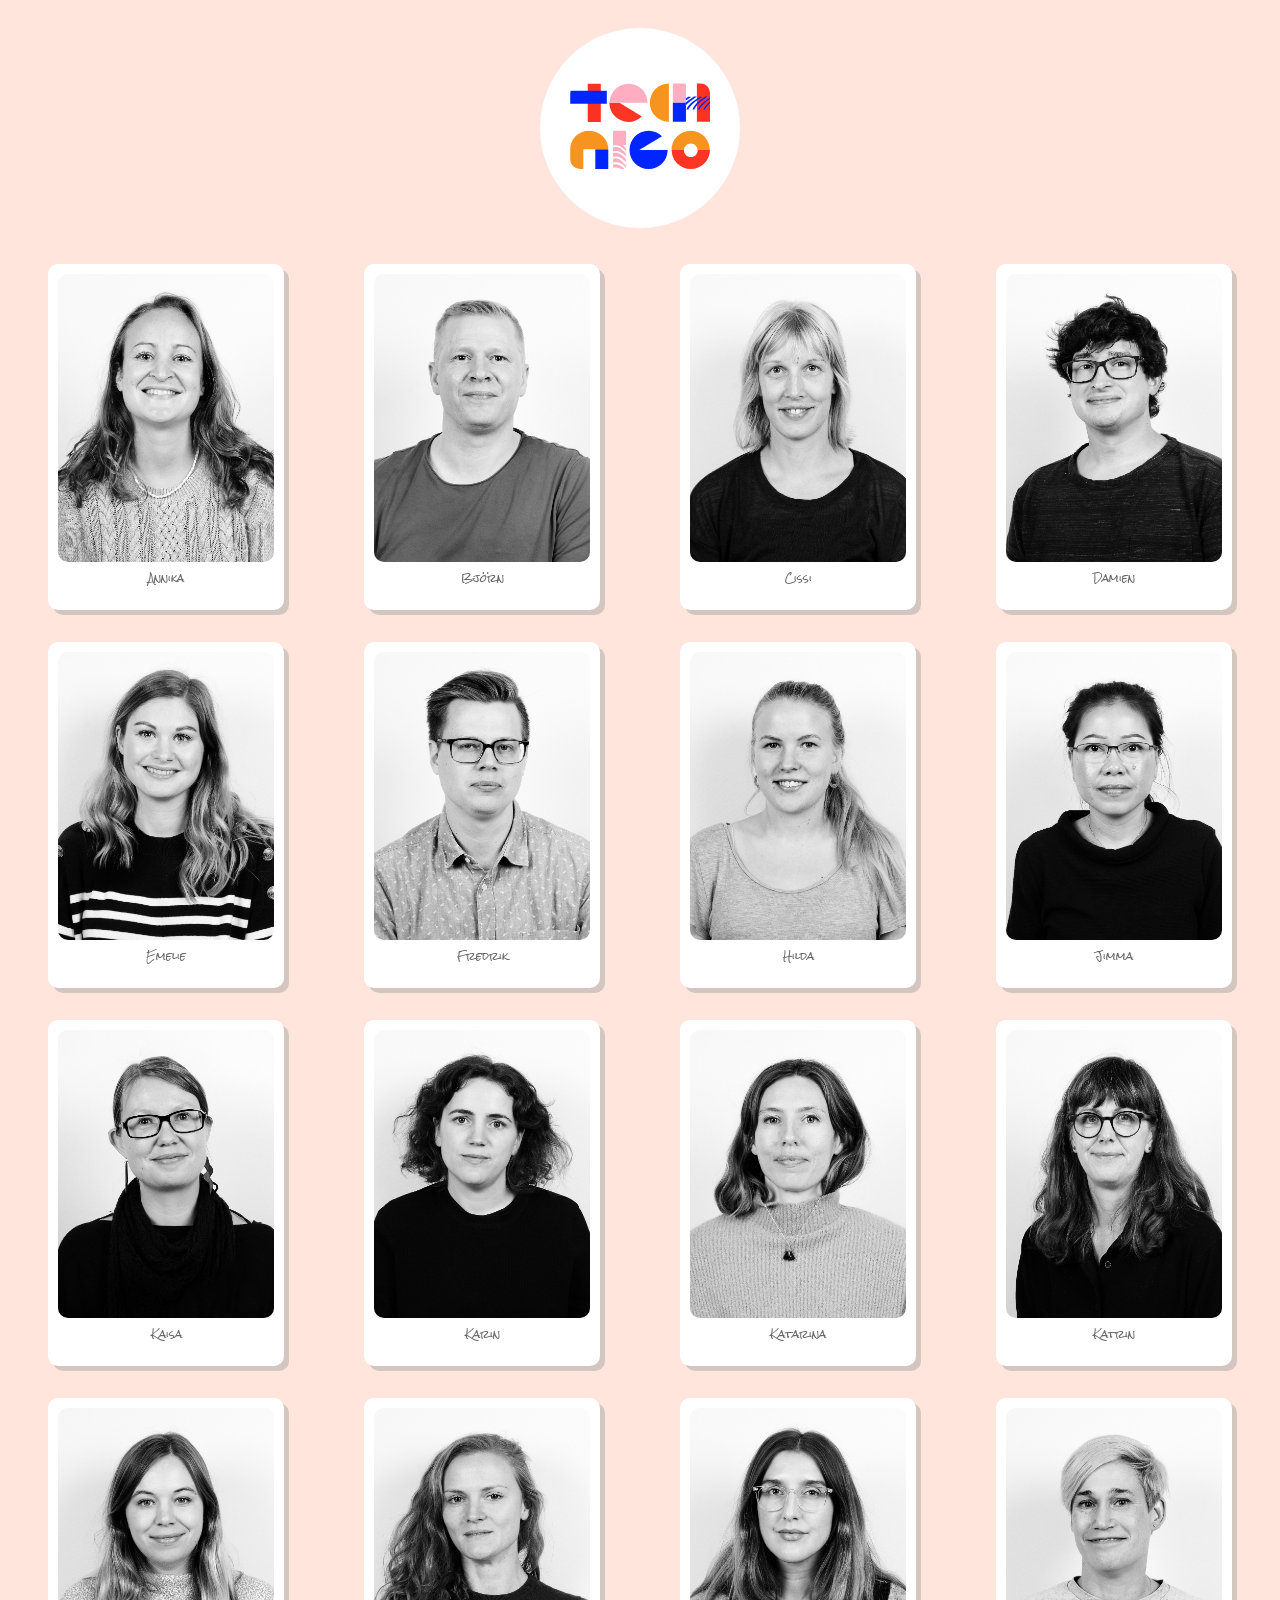
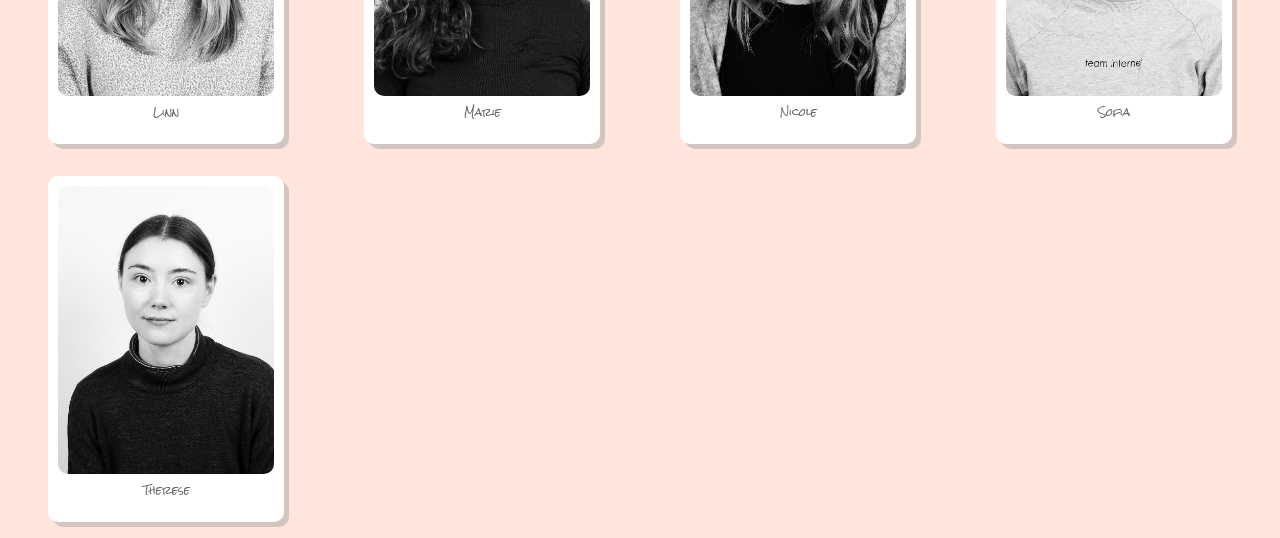
==== starter-code/index.html @ 4ec296a6 "Added from yearbook" ====
<!DOCTYPE html>
<html>
  <head>
    <meta charset="utf-8" />
    <title>Sprint 1: Yearbook Assignment</title>
    <link rel="stylesheet" href="./style.css">
    <link href="https://fonts.googleapis.com/css?family=Rock+Salt"
    rel="stylesheet">
  </head>
  <body>

    <header>
      <div class="logo">
        <img src="./logo.svg" alt="Technigo" />
      </div>
    </header>

  <section class="yearbook">
    <div class="card-column">
      <div class="card">
        <figure>
          <img src="images/annika.jpg" alt="Annika">
          <figcaption>Annika</figcaption>
        </figure>
      </div>
    </div>

    <div class="card-column">
      <div class="card">
        <figure>
          <img src="images/bjorn.jpg" alt="Bjorn">
          <figcaption>Björn</figcaption>
        </figure>
      </div>
    </div>

    <div class="card-column">
      <div class="card">
        <figure>
          <img src="images/cissi.jpg" alt="Cissi">
          <figcaption>Cissi</figcaption>
        </figure>
      </div>
    </div>

    <div class="card-column">
      <div class="card">
        <figure>
          <img src="images/damien.jpg" alt="Damien">
          <figcaption>Damien</figcaption>
        </figure>
      </div>
    </div>

    <div class="card-column">
      <div class="card">
        <figure>
          <img src="images/emelie.jpg" alt="Emelie">
          <figcaption>Emelie</figcaption>
        </figure>
      </div>
    </div>

    <div class="card-column">
      <div class="card">
        <figure>
          <img src="images/fredrik.jpg" alt="Fredrik">
          <figcaption>Fredrik</figcaption>
        </figure>
      </div>
    </div>

    <div class="card-column">
      <div class="card">
        <figure>
          <img src="images/hilda.jpg" alt="Hilda">
          <figcaption>Hilda</figcaption>
        </figure>
      </div>
    </div>

    <div class="card-column">
      <div class="card">
        <figure>
          <img src="images/jimma.jpg" alt="Jimma">
          <figcaption>Jimma</figcaption>
        </figure>
      </div>
    </div>

    <div class="card-column">
      <div class="card">
        <figure>
          <img src="images/kaisa.jpg" alt="Kaisa">
          <figcaption>Kaisa</figcaption>
        </figure>
      </div>
    </div>

    <div class="card-column">
      <div class="card">
        <figure>
          <img src="images/karin.jpg" alt="Karin">
          <figcaption>Karin</figcaption>
        </figure>
      </div>
    </div>

    <div class="card-column">
      <div class="card">
        <figure>
          <img src="images/katarina.jpg" alt="Katarina">
          <figcaption>Katarina</figcaption>
        </figure>
      </div>
    </div>

    <div class="card-column">
      <div class="card">
        <figure>
          <img src="images/katrin.jpg" alt="Katrin">
          <figcaption>Katrin</figcaption>
        </figure>
      </div>
    </div>

    <div class="card-column">
      <div class="card">
        <figure>
          <img src="images/linn.jpg" alt="Linn">
          <figcaption>Linn</figcaption>
        </figure>
      </div>
    </div>

    <div class="card-column">
      <div class="card">
        <figure>
          <img src="images/marie.jpg" alt="Marie">
          <figcaption>Marie</figcaption>
        </figure>
      </div>
    </div>

    <div class="card-column">
      <div class="card">
        <figure>
          <img src="images/nicole.jpg" alt="Nicole">
          <figcaption>Nicole</figcaption>
        </figure>
      </div>
    </div>


    <div class="card-column">
      <div class="card">
          <figure>
            <img src="images/sofia.jpg" alt="Sofia">
            <figcaption>Sofia</figcaption>
          </figure>
        </div>
      </div>

      <div class="card-column">
        <div class="card">
          <figure>
            <img src="images/therese.jpg" alt="Therese">
            <figcaption>Therese</figcaption>
          </figure>
        </div>
      </div>
    </section>

  </body>
</html>
---- starter-code/style.css ----
* {
  box-sizing: border-box;
}

html {
  background: #FFE5DC;
  color: #fff;
  margin: 0;
  padding: 0;
}

header {
  padding: 20px;
  text-align: center;
}

.logo {
  text-align: center;
  display: inline-block;
  width: 200px;
  height: 200px;
  border-radius: 100%;
  background: #fff;
}

.logo img {
  width: 140px;
  margin-top: 55px;
}

.yearbook {
  width: 100%;
}

.card-column {
  width: 100%;
}

.card {
  width: 25%;
  float: left;
}

figure {
  float: left;
  padding: 10px 10px 20px 10px;
  background-color: white;
  border-radius: 10px;
  box-shadow: 5px 5px rgba(168, 168, 168, 0.5);
}

img {
  width: 100%;
  border-radius: 10px;
}

figcaption {
  font-family: Rock Salt, cursive;
  color: #696969;
  text-align: center;
  font-size: 60%;
}
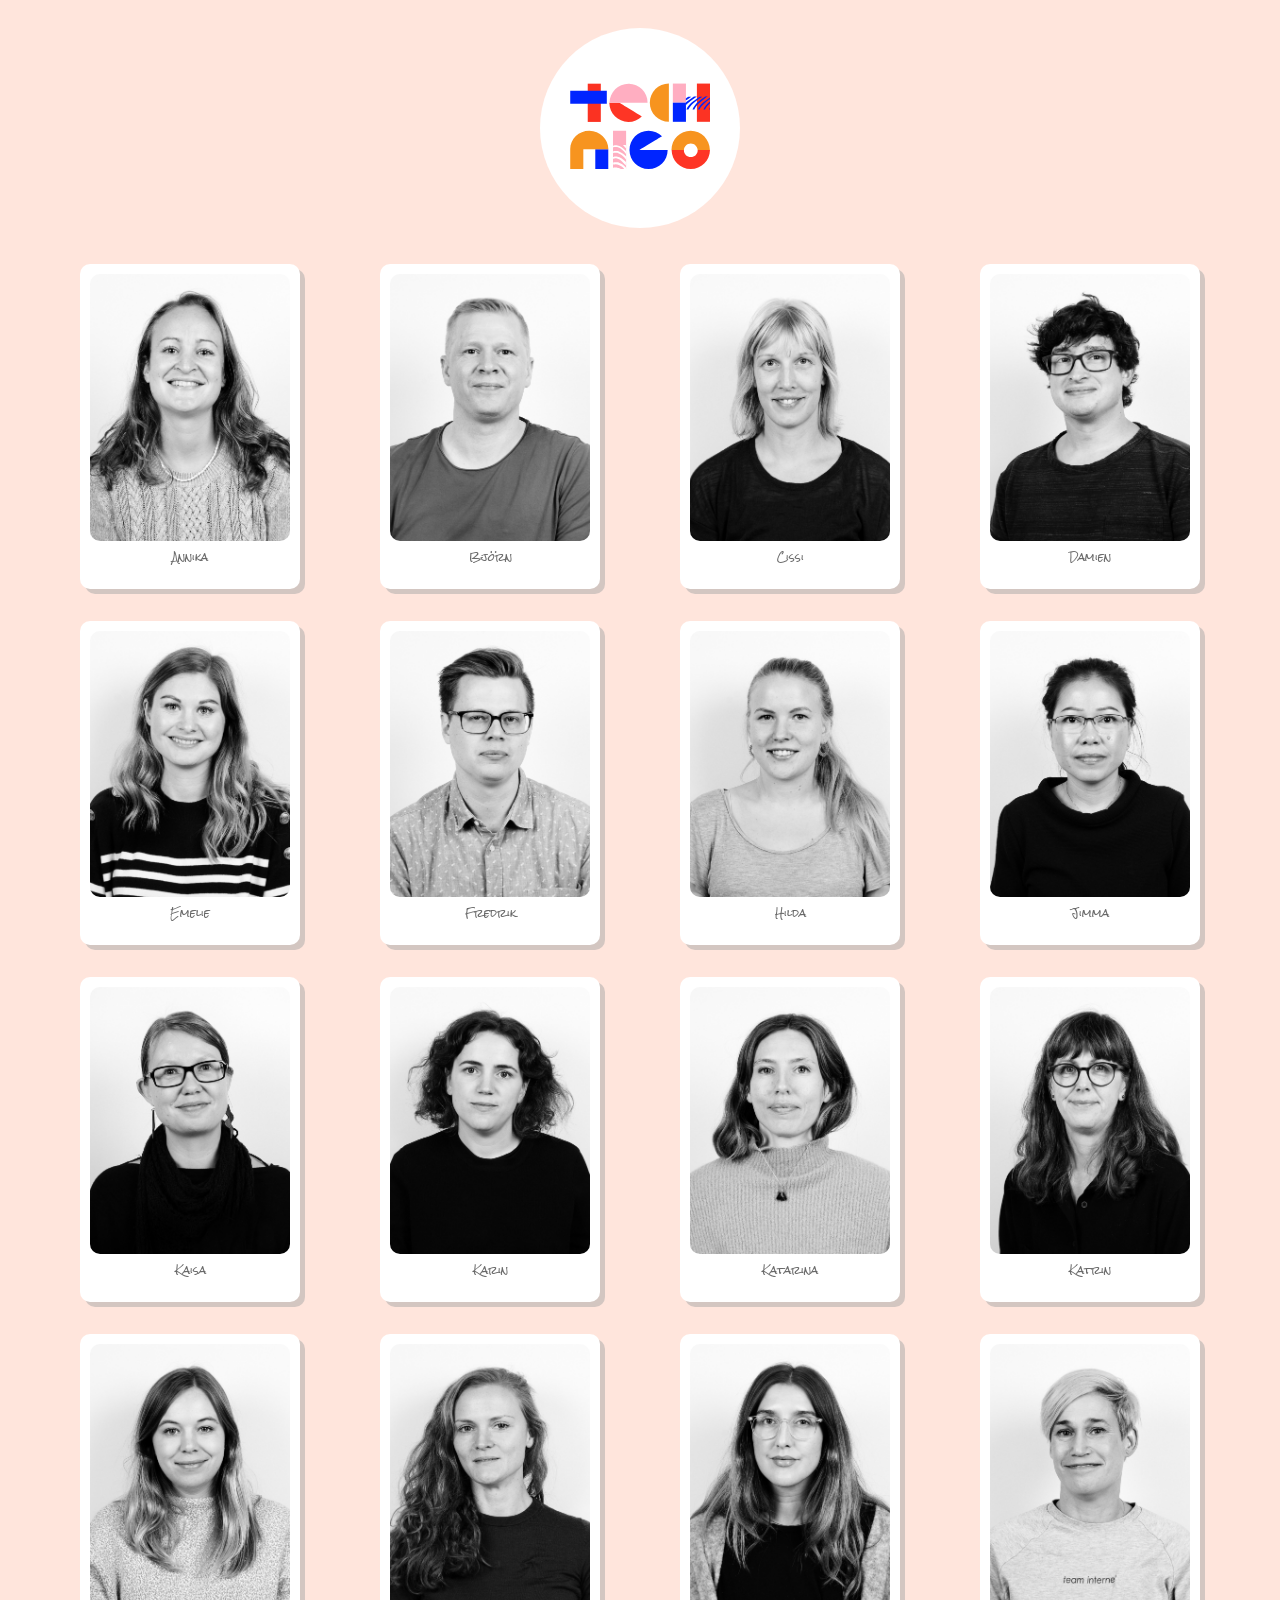
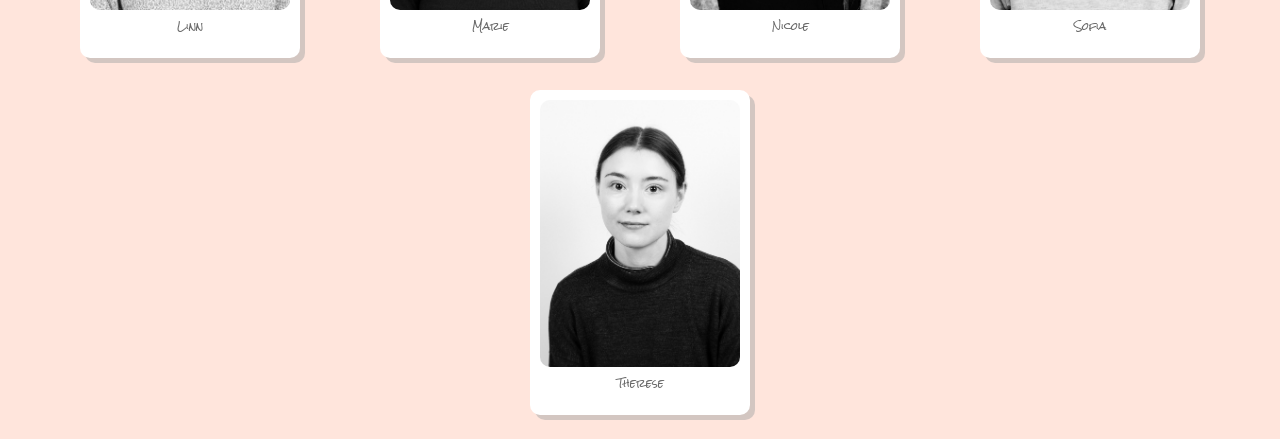
==== commit 45e63e72: "Flexbox added and responsive" ====
--- a/starter-code/index.html
+++ b/starter-code/index.html
@@ -2,6 +2,7 @@
 <html>
   <head>
     <meta charset="utf-8" />
+    <meta name="viewport" content="width=device-width">
     <title>Sprint 1: Yearbook Assignment</title>
     <link rel="stylesheet" href="./style.css">
     <link href="https://fonts.googleapis.com/css?family=Rock+Salt"
--- a/starter-code/style.css
+++ b/starter-code/style.css
@@ -1,7 +1,3 @@
-* {
-  box-sizing: border-box;
-}
-
 html {
   background: #FFE5DC;
   color: #fff;
@@ -29,28 +25,24 @@
 }
 
 .yearbook {
+  display: flex;
+  display: -webkit-box; /* OLD - iOS 6-, Safari 3.1-6, BB7 */
+  display: -ms-flexbox; /* TWEENER - IE 10 */
+  display: -webkit-flex; /* NEW - Safari 6.1+. iOS 7.1+, BB10 */
   width: 100%;
-}
-
-.card-column {
-  width: 100%;
-}
-
-.card {
-  width: 25%;
-  float: left;
+  justify-content: center;
+  flex-wrap: wrap;
 }
 
 figure {
-  float: left;
   padding: 10px 10px 20px 10px;
   background-color: white;
   border-radius: 10px;
   box-shadow: 5px 5px rgba(168, 168, 168, 0.5);
 }
 
-img {
-  width: 100%;
+.card img {
+  width: 200px;
   border-radius: 10px;
 }
 
@@ -60,3 +52,9 @@
   text-align: center;
   font-size: 60%;
 }
+
+@media (max-width: 500px) {
+  .card img {
+    width: 100%;
+  }
+}
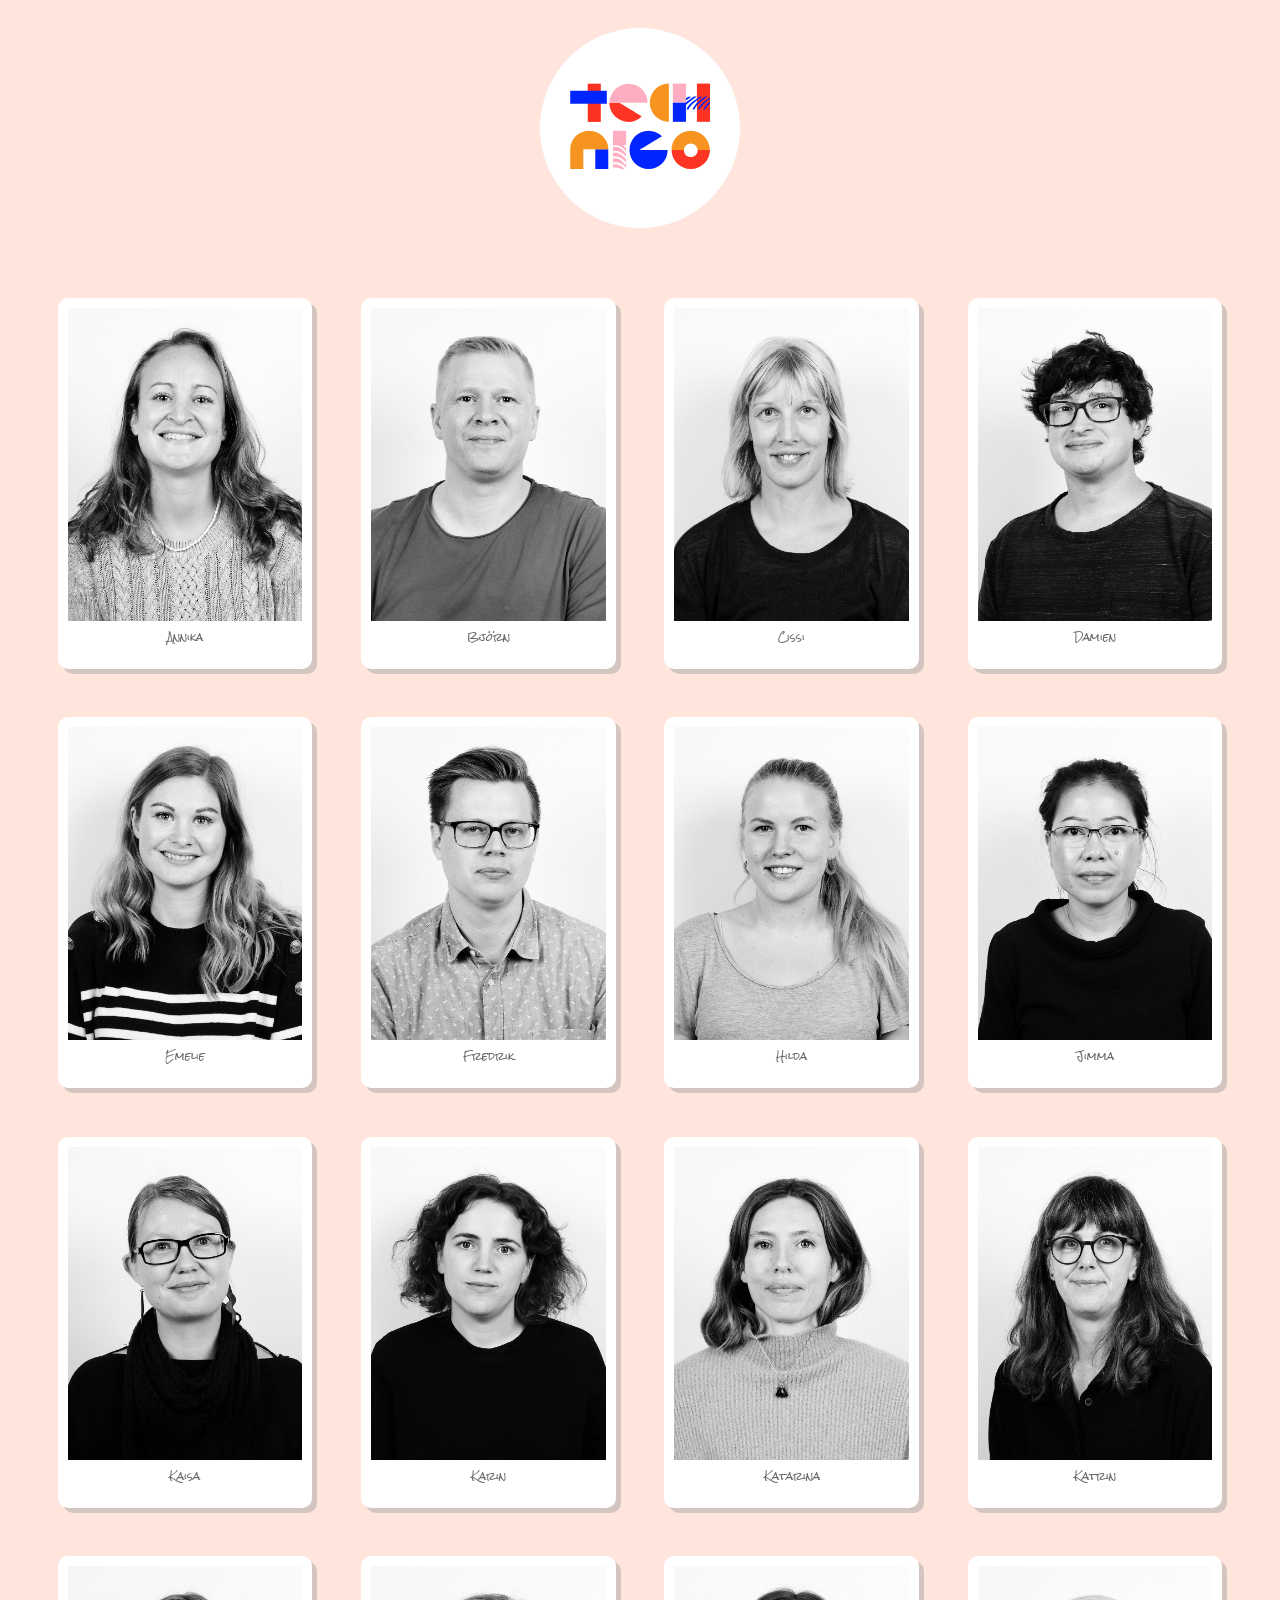
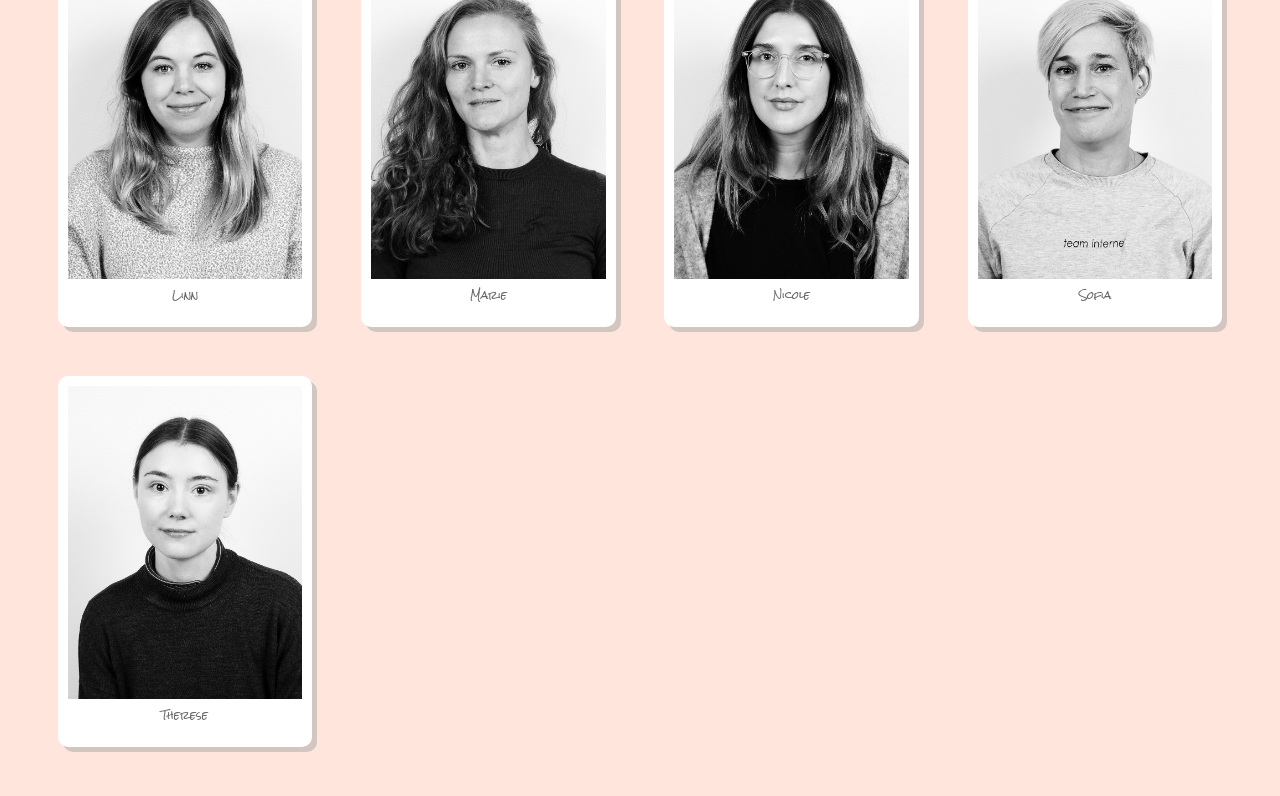
==== commit 9936dae1: "fixes" ====
--- a/starter-code/index.html
+++ b/starter-code/index.html
@@ -16,161 +16,91 @@
       </div>
     </header>
 
-  <section class="yearbook">
-    <div class="card-column">
-      <div class="card">
-        <figure>
+      <section class="yearbook">
+        <figure class="card">
           <img src="images/annika.jpg" alt="Annika">
           <figcaption>Annika</figcaption>
         </figure>
-      </div>
-    </div>
 
-    <div class="card-column">
-      <div class="card">
-        <figure>
+        <figure class="card">
           <img src="images/bjorn.jpg" alt="Bjorn">
           <figcaption>Björn</figcaption>
         </figure>
-      </div>
-    </div>
 
-    <div class="card-column">
-      <div class="card">
-        <figure>
+        <figure class="card">
           <img src="images/cissi.jpg" alt="Cissi">
           <figcaption>Cissi</figcaption>
         </figure>
-      </div>
-    </div>
 
-    <div class="card-column">
-      <div class="card">
-        <figure>
+        <figure class="card">
           <img src="images/damien.jpg" alt="Damien">
           <figcaption>Damien</figcaption>
         </figure>
-      </div>
-    </div>
 
-    <div class="card-column">
-      <div class="card">
-        <figure>
+        <figure class="card">
           <img src="images/emelie.jpg" alt="Emelie">
           <figcaption>Emelie</figcaption>
         </figure>
-      </div>
-    </div>
 
-    <div class="card-column">
-      <div class="card">
-        <figure>
+        <figure class="card">
           <img src="images/fredrik.jpg" alt="Fredrik">
           <figcaption>Fredrik</figcaption>
         </figure>
-      </div>
-    </div>
 
-    <div class="card-column">
-      <div class="card">
-        <figure>
+        <figure class="card">
           <img src="images/hilda.jpg" alt="Hilda">
           <figcaption>Hilda</figcaption>
         </figure>
-      </div>
-    </div>
 
-    <div class="card-column">
-      <div class="card">
-        <figure>
+        <figure class="card">
           <img src="images/jimma.jpg" alt="Jimma">
           <figcaption>Jimma</figcaption>
         </figure>
-      </div>
-    </div>
 
-    <div class="card-column">
-      <div class="card">
-        <figure>
+        <figure class="card">
           <img src="images/kaisa.jpg" alt="Kaisa">
           <figcaption>Kaisa</figcaption>
         </figure>
-      </div>
-    </div>
 
-    <div class="card-column">
-      <div class="card">
-        <figure>
+        <figure class="card">
           <img src="images/karin.jpg" alt="Karin">
           <figcaption>Karin</figcaption>
         </figure>
-      </div>
-    </div>
 
-    <div class="card-column">
-      <div class="card">
-        <figure>
+        <figure class="card">
           <img src="images/katarina.jpg" alt="Katarina">
           <figcaption>Katarina</figcaption>
         </figure>
-      </div>
-    </div>
 
-    <div class="card-column">
-      <div class="card">
-        <figure>
+        <figure class="card">
           <img src="images/katrin.jpg" alt="Katrin">
           <figcaption>Katrin</figcaption>
         </figure>
-      </div>
-    </div>
 
-    <div class="card-column">
-      <div class="card">
-        <figure>
+        <figure class="card">
           <img src="images/linn.jpg" alt="Linn">
           <figcaption>Linn</figcaption>
         </figure>
-      </div>
-    </div>
 
-    <div class="card-column">
-      <div class="card">
-        <figure>
+        <figure class="card">
           <img src="images/marie.jpg" alt="Marie">
           <figcaption>Marie</figcaption>
         </figure>
-      </div>
-    </div>
 
-    <div class="card-column">
-      <div class="card">
-        <figure>
+        <figure class="card">
           <img src="images/nicole.jpg" alt="Nicole">
           <figcaption>Nicole</figcaption>
         </figure>
-      </div>
-    </div>
 
+        <figure class="card">
+          <img src="images/sofia.jpg" alt="Sofia">
+          <figcaption>Sofia</figcaption>
+        </figure>
 
-    <div class="card-column">
-      <div class="card">
-          <figure>
-            <img src="images/sofia.jpg" alt="Sofia">
-            <figcaption>Sofia</figcaption>
-          </figure>
-        </div>
-      </div>
-
-      <div class="card-column">
-        <div class="card">
-          <figure>
-            <img src="images/therese.jpg" alt="Therese">
-            <figcaption>Therese</figcaption>
-          </figure>
-        </div>
-      </div>
-    </section>
-
+        <figure class="card">
+          <img src="images/therese.jpg" alt="Therese">
+          <figcaption>Therese</figcaption>
+        </figure>
+      </section>
   </body>
 </html>
--- a/starter-code/style.css
+++ b/starter-code/style.css
@@ -1,3 +1,7 @@
+* {
+  box-sizing: border-box;
+}
+
 html {
   background: #FFE5DC;
   color: #fff;
@@ -29,9 +33,12 @@
   display: -webkit-box; /* OLD - iOS 6-, Safari 3.1-6, BB7 */
   display: -ms-flexbox; /* TWEENER - IE 10 */
   display: -webkit-flex; /* NEW - Safari 6.1+. iOS 7.1+, BB10 */
-  width: 100%;
-  justify-content: center;
+  /*max-width: 1515px;*/
+  /*justify-content: center;*/
   flex-wrap: wrap;
+  width: 96%;
+  margin: 2%;
+  padding: 0;
 }
 
 figure {
@@ -41,9 +48,14 @@
   box-shadow: 5px 5px rgba(168, 168, 168, 0.5);
 }
 
+.card {
+  width: 21%;
+  border-radius: 10px;
+  margin: 2%;
+}
+
 .card img {
-  width: 200px;
-  border-radius: 10px;
+  width: 100%;
 }
 
 figcaption {
@@ -53,8 +65,14 @@
   font-size: 60%;
 }
 
-@media (max-width: 500px) {
-  .card img {
+@media (max-width: 450px) {
+  .card {
     width: 100%;
   }
 }
+
+@media (min-width: 600px) and (max-width: 1024px) {
+  .card {
+    width: 46%;
+  }
+}
